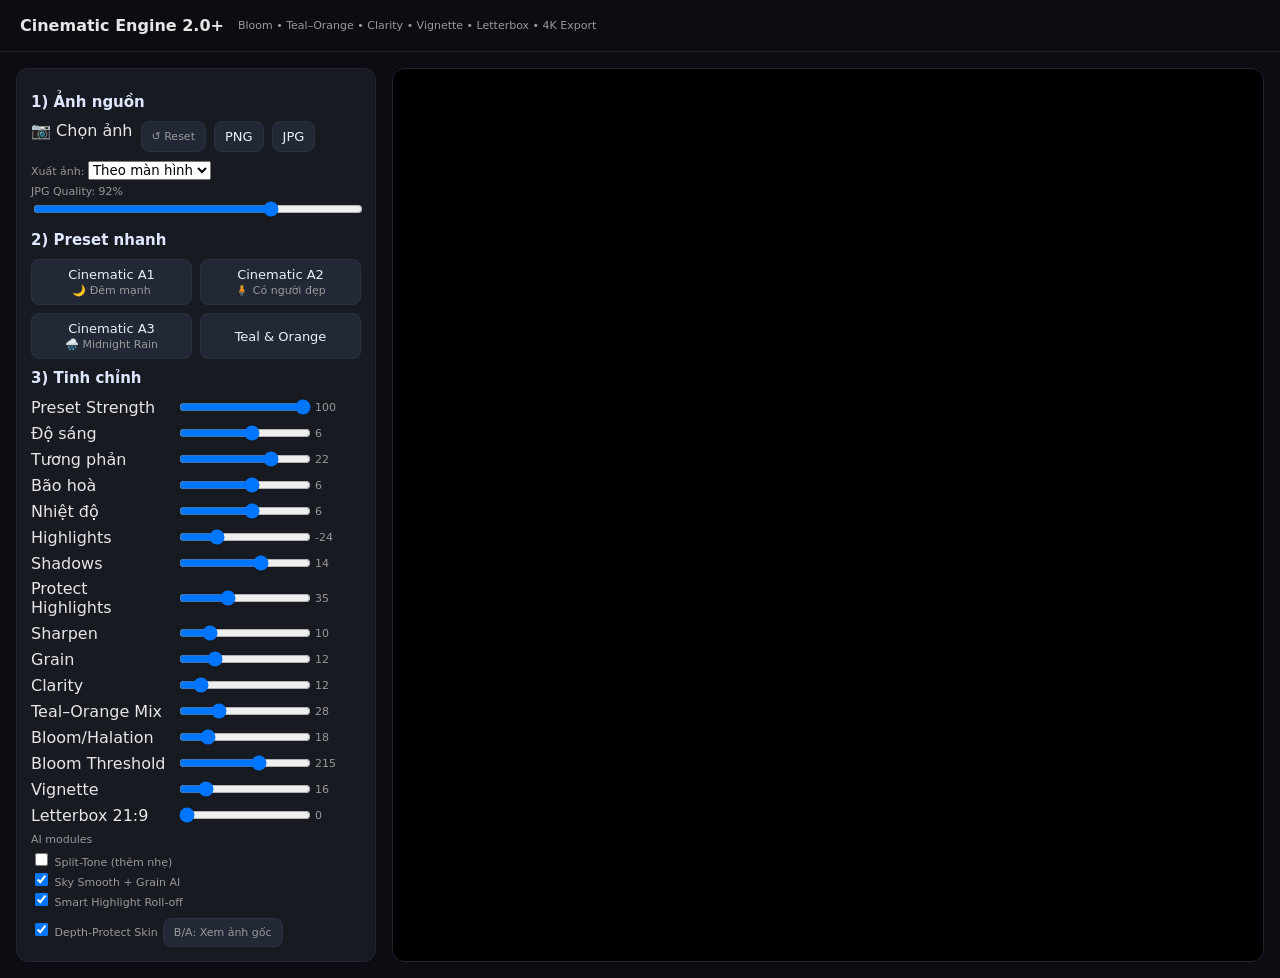
==== index.html @ 2cb71a48 "Fix sharpening pipeline mutation" ====
<!doctype html>
<html lang="vi">
<head>
<meta charset="utf-8">
<meta name="viewport" content="width=device-width,initial-scale=1">
<title>Cinematic Engine 2.0+</title>
<style>
  :root{
    --bg:#0d0f14;--panel:#171a21;--text:#e6e6e6;--muted:#999;
    --accent:#5edcff;--btn:#232837;--btn2:#1f2533;
  }
  *{box-sizing:border-box;font-family:system-ui,-apple-system,Segoe UI,Roboto}
  body{margin:0;background:#0b0d12;color:var(--text);}
  header{padding:16px 20px;border-bottom:1px solid #222;display:flex;align-items:center;gap:14px}
  .wrap{display:grid;grid-template-columns:360px 1fr;gap:16px;padding:16px;}
  .panel{background:var(--panel);border:1px solid #232632;border-radius:12px;padding:14px}
  .panel h3{margin:10px 0;font-size:15px;color:#dfe7ff}
  .small{font-size:11px;color:var(--muted)}
  button{background:var(--btn);border:1px solid #2b3142;color:#e9f1ff;padding:7px 10px;border-radius:8px;font-size:13px;cursor:pointer}
  button:hover{background:var(--btn2)}
  input[type=file]{display:none}
  input[type=range]{width:100%}
  .btns{display:flex;flex-wrap:wrap;gap:8px;margin-bottom:8px}
  .grid2{display:grid;grid-template-columns:1fr 1fr;gap:8px}
  .control{display:grid;grid-template-columns:140px 1fr 46px;gap:6px;align-items:center;margin:6px 0}
  #canvasWrap{display:flex;align-items:center;justify-content:center;background:#000;border-radius:12px;overflow:hidden}
  canvas{max-width:100%;max-height:80vh}
</style>
</head>
<body>
<header>
  <strong>Cinematic Engine 2.0+</strong>
  <span class="small">Bloom • Teal–Orange • Clarity • Vignette • Letterbox • 4K Export</span>
</header>

<div class="wrap">
  <div class="panel">
    <h3>1) Ảnh nguồn</h3>
    <div class="btns">
      <label class="btn">📷 Chọn ảnh<input id="file" type="file" accept="image/*"></label>
      <button id="reset" class="small">↺ Reset</button>
      <button id="downloadPng">PNG</button>
      <button id="downloadJpg">JPG</button>
    </div>
    <label class="small">Xuất ảnh:
      <select id="exportSize">
        <option value="display">Theo màn hình</option>
        <option value="original">Kích thước gốc</option>
      </select>
    </label><br>
    <label class="small">JPG Quality: <span id="jpgQVal">92%</span></label>
    <input id="jpgQuality" type="range" min="70" max="100" value="92">
    <div id="origSizeInfo" class="small" style="margin-top:6px"></div>

    <h3>2) Preset nhanh</h3>
    <div class="grid2">
      <button class="preset" data-preset="cinA1">Cinematic A1<br><span class="small">🌙 Đêm mạnh</span></button>
      <button class="preset" data-preset="cinA2">Cinematic A2<br><span class="small">🧍 Có người đẹp</span></button>
      <button class="preset" data-preset="cinA3">Cinematic A3<br><span class="small">🌧️ Midnight Rain</span></button>
      <button class="preset" data-preset="teal">Teal & Orange</button>
    </div>

    <h3>3) Tinh chỉnh</h3>
    <div id="controls"></div>

    <div class="small" style="margin:8px 0 4px">AI modules</div>
    <label class="small"><input type="checkbox" id="splitTone"> Split-Tone (thêm nhẹ)</label><br>
    <label class="small"><input type="checkbox" id="skySmooth" checked> Sky Smooth + Grain AI</label><br>
    <label class="small"><input type="checkbox" id="smartHL" checked> Smart Highlight Roll-off</label><br>
    <label class="small"><input type="checkbox" id="depthSkin" checked> Depth-Protect Skin</label>
    <button id="beforeAfterBtn" class="small" style="margin-top:8px">B/A: Xem ảnh gốc</button>
  </div>

  <div class="panel" id="canvasWrap">
    <canvas id="c"></canvas>
  </div>
</div>

<script>
// ===== DOM
const c=document.getElementById('c'), ctx=c.getContext('2d',{willReadFrequently:true});
const file=document.getElementById('file');
const exportSizeEl=document.getElementById('exportSize');
const jpgQEl=document.getElementById('jpgQuality');
const jpgQVal=document.getElementById('jpgQVal');
const origSizeInfo=document.getElementById('origSizeInfo');
const splitToneEl=document.getElementById('splitTone');
const baBtn=document.getElementById('beforeAfterBtn');

let originalBitmap=null, imageDataOriginal=null, showingOriginal=false;

// ===== Params
const P={
  preset:100, brightness:6, contrast:22, saturation:6, temperature:6,
  highlights:-24, shadows:14, sharpen:10, grain:12, protectHL:35,
  // new cinematic controls
  bloomStrength:18, bloomThreshold:215,
  clarity:12, vignette:16, tealOrange:28, letterbox:0,
  // ai toggles
  skySmooth:true, smartHL:true, depthSkin:true
};

const sliders=[
  {key:'preset',label:'Preset Strength',min:0,max:100},
  {key:'brightness',label:'Độ sáng',min:-50,max:50},
  {key:'contrast',label:'Tương phản',min:-50,max:50},
  {key:'saturation',label:'Bão hoà',min:-50,max:50},
  {key:'temperature',label:'Nhiệt độ',min:-50,max:50},
  {key:'highlights',label:'Highlights',min:-50,max:50},
  {key:'shadows',label:'Shadows',min:-50,max:50},
  {key:'protectHL',label:'Protect Highlights',min:0,max:100},
  {key:'sharpen',label:'Sharpen',min:0,max:50},
  {key:'grain',label:'Grain',min:0,max:50},
  // new
  {key:'clarity',label:'Clarity',min:0,max:100},
  {key:'tealOrange',label:'Teal–Orange Mix',min:0,max:100},
  {key:'bloomStrength',label:'Bloom/Halation',min:0,max:100},
  {key:'bloomThreshold',label:'Bloom Threshold',min:150,max:255},
  {key:'vignette',label:'Vignette',min:0,max:100},
  {key:'letterbox',label:'Letterbox 21:9',min:0,max:100}
];

function makeControls(){
  const el=document.getElementById('controls'); el.innerHTML='';
  sliders.forEach(s=>{
    const row=document.createElement('div'); row.className='control';
    row.innerHTML=`<label>${s.label}</label>
      <input id="sl-${s.key}" type="range" min="${s.min}" max="${s.max}" value="${P[s.key]}">
      <div class="small" id="val-${s.key}">${P[s.key]}</div>`;
    el.appendChild(row);
    row.querySelector('input').addEventListener('input',e=>{
      P[s.key]=+e.target.value;
      row.querySelector('#val-'+s.key).textContent=e.target.value;
      draw();
    });
  });
}
makeControls();

// ===== Load & Fit
function fitCanvas(w,h){
  const maxW=document.getElementById('canvasWrap').clientWidth-16;
  const maxH=window.innerHeight*0.78;
  const r=Math.min(maxW/w,maxH/h,1);
  c.width=Math.round(w*r); c.height=Math.round(h*r);
  origSizeInfo.textContent=`Gốc: ${w}×${h} | Hiển thị: ${c.width}×${c.height}`;
}

file.onchange=async e=>{ await load(e.target.files?.[0]); };
async function load(f){
  if(!f) return;
  originalBitmap = await createImageBitmap(f); // no fetch
  fitCanvas(originalBitmap.width, originalBitmap.height);
  ctx.drawImage(originalBitmap,0,0,c.width,c.height);
  imageDataOriginal = ctx.getImageData(0,0,c.width,c.height);
  showingOriginal=false; baBtn.textContent='B/A: Xem ảnh gốc';
  draw();
}

// ===== Utils
const clamp=v=>v<0?0:(v>255?255:v);
const luma=(r,g,b)=>0.2126*r+0.7152*g+0.0722*b;
function rgb2hsl(r,g,b){
  r/=255;g/=255;b/=255;
  const max=Math.max(r,g,b),min=Math.min(r,g,b);
  let h=0,s=0,l=(max+min)/2;
  if(max!==min){
    const d=max-min;
    s=l>0.5?d/(2-max-min):d/(max+min);
    switch(max){case r:h=(g-b)/d+(g<b?6:0);break;
                case g:h=(b-r)/d+2;break;
                case b:h=(r-g)/d+4;}
    h/=6;
  }
  return[h,s,l];
}
function hsl2rgb(h,s,l){
  let r,g,b;
  if(s===0) r=g=b=l;
  else{
    const q=l<.5?l*(1+s):l+s-l*s,p=2*l-q;
    const f=t=>{ if(t<0)t+=1;if(t>1)t-=1;
      if(t<1/6)return p+(q-p)*6*t;
      if(t<1/2)return q;
      if(t<2/3)return p+(q-p)*(2/3-t)*6;
      return p; };
    r=f(h+1/3); g=f(h); b=f(h-1/3);
  }
  return[r*255,g*255,b*255];
}
const getHue=(r,g,b)=>rgb2hsl(r,g,b)[0]*360;
const isSky=(r,g,b)=>{const Y=luma(r,g,b),h=getHue(r,g,b);return (h>170&&h<255&&Y>70);} ;

// ===== Effects
function clarityLuma(data,w,h,amt){
  if(amt<=0) return;
  const src=new Uint8ClampedArray(data);
  const k=[0,-1,0,-1,5,-1,0,-1,0];
  const a=amt/120;
  for(let y=1;y<h-1;y++){
    for(let x=1;x<w-1;x++){
      let hp=0,ki=0;
      for(let j=-1;j<=1;j++){
        for(let i=-1;i<=1;i++){
          const p=((y+j)*w+(x+i))*4;
          const Y=luma(src[p],src[p+1],src[p+2]);
          hp += Y*k[ki++];
        }
      }
      const p=(y*w+x)*4, boost=a*hp;
      data[p]=clamp(data[p]+boost);
      data[p+1]=clamp(data[p+1]+boost);
      data[p+2]=clamp(data[p+2]+boost);
    }
  }
}

function tealOrangeRemap(data,mix){
  if(mix<=0) return;
  const m=mix/100;
  for(let i=0;i<data.length;i+=4){
    const r=data[i], g=data[i+1], b=data[i+2];
    const Y=luma(r,g,b);
    const t=Math.max(0,(170-Y)/170), h=Math.max(0,(Y-160)/95);
    const rr=r + (-8*t + 16*h);
    const gg=g + (12*t + 6*h);
    const bb=b + (18*t - 10*h);
    data[i]=clamp(r*(1-m)+rr*m);
    data[i+1]=clamp(g*(1-m)+gg*m);
    data[i+2]=clamp(b*(1-m)+bb*m);
  }
}

function skySmoothAdaptive(data,w,h){
  const src=new Uint8ClampedArray(data);
  const rad=1;
  for(let y=1;y<h-1;y++){
    for(let x=1;x<w-1;x++){
      const p=(y*w+x)*4;
      const r=src[p],g=src[p+1],b=src[p+2];
      if(!isSky(r,g,b)) continue;
      let muR=0,muG=0,muB=0,cnt=0;
      for(let j=-rad;j<=rad;j++) for(let i=-rad;i<=rad;i++){
        const q=((y+j)*w+(x+i))*4;
        muR+=src[q]; muG+=src[q+1]; muB+=src[q+2]; cnt++;
      }
      muR/=cnt; muG/=cnt; muB/=cnt;
      let varSum=0;
      for(let j=-rad;j<=rad;j++) for(let i=-rad;i<=rad;i++){
        const q=((y+j)*w+(x+i))*4;
        varSum+=Math.abs(src[q]-muR)+Math.abs(src[q+1]-muG)+Math.abs(src[q+2]-muB);
      }
      const flat=Math.max(0,1-varSum/(cnt*60));
      const a=0.35*flat;
      data[p]=clamp(src[p]*(1-a)+muR*a);
      data[p+1]=clamp(src[p+1]*(1-a)+muG*a);
      data[p+2]=clamp(src[p+2]*(1-a)+muB*a);
    }
  }
}

function grain(data,a){
  if(a<=0) return;
  for(let i=0;i<data.length;i+=4){
    const r=data[i],g=data[i+1],b=data[i+2];
    const base=(Math.random()*2-1)*30*a;
    const n = base*(isSky(r,g,b)?1.6:1.0);
    data[i]=clamp(r+n); data[i+1]=clamp(g+n); data[i+2]=clamp(b+n);
  }
}

function sharpen(data,w,h,amt){
  if(amt<=0) return;
  const src=new Uint8ClampedArray(data);
  const k=[0,-1,0,-1,5,-1,0,-1,0];
  for(let y=1;y<h-1;y++){
    for(let x=1;x<w-1;x++){
      const idx=(y*w+x)*4;
      for(let c=0;c<3;c++){
        let sum=0,ki=0;
        for(let j=-1;j<=1;j++) for(let i=-1;i<=1;i++){
          const p=((y+j)*w+(x+i))*4+c;
          sum+=src[p]*k[ki++];
        }
        data[idx+c]=clamp(src[idx+c]*(1-amt)+sum*amt);
      }
    }
  }
}

function bloomAdd(data,w,h,strength,threshold){
  if(strength<=0) return;
  const s=strength/100;
  const dw=Math.max(1,(w/4)|0), dh=Math.max(1,(h/4)|0);
  const small=new Float32Array(dw*dh*3);
  // downsample + bright pass
  for(let y=0;y<dh;y++){
    for(let x=0;x<dw;x++){
      let rSum=0,gSum=0,bSum=0,cnt=0;
      for(let j=0;j<4;j++) for(let i=0;i<4;i++){
        const sx=Math.min(w-1,x*4+i), sy=Math.min(h-1,y*4+j);
        const p=(sy*w+sx)*4;
        const r=data[p], g=data[p+1], b=data[p+2];
        const Y=luma(r,g,b);
        if(Y>=threshold){ rSum+=r; gSum+=g; bSum+=b; cnt++; }
      }
      const o=(y*dw+x)*3;
      if(cnt>0){ small[o]=rSum/cnt; small[o+1]=gSum/cnt; small[o+2]=bSum/cnt; }
    }
  }
  // simple box-blur 2 passes
  const blur=(buf)=>{
    const tmp=new Float32Array(buf.length);
    // horiz
    for(let y=0;y<dh;y++){
      for(let x=0;x<dw;x++){
        let r=0,g=0,b=0,c=0;
        for(let k=-1;k<=1;k++){
          const xx=Math.min(dw-1,Math.max(0,x+k));
          const o=(y*dw+xx)*3; r+=buf[o]; g+=buf[o+1]; b+=buf[o+2]; c++;
        }
        const t=(y*dw+x)*3; tmp[t]=r/c; tmp[t+1]=g/c; tmp[t+2]=b/c;
      }
    }
    // vert
    for(let y=0;y<dh;y++){
      for(let x=0;x<dw;x++){
        let r=0,g=0,b=0,c=0;
        for(let k=-1;k<=1;k++){
          const yy=Math.min(dh-1,Math.max(0,y+k));
          const o=(yy*dw+x)*3; r+=tmp[o]; g+=tmp[o+1]; b+=tmp[o+2]; c++;
        }
        const t=(y*dw+x)*3; buf[t]=r/c; buf[t+1]=g/c; buf[t+2]=b/c;
      }
    }
  };
  blur(small); blur(small);
  // upsample + add
  for(let y=0;y<h;y++){
    for(let x=0;x<w;x++){
      const sx=Math.min(dw-1,Math.max(0,Math.round(x/4)));
      const sy=Math.min(dh-1,Math.max(0,Math.round(y/4)));
      const so=(sy*dw+sx)*3;
      const p=(y*w+x)*4;
      data[p]=clamp(data[p] + small[so]*s);
      data[p+1]=clamp(data[p+1] + small[so+1]*s);
      data[p+2]=clamp(data[p+2] + small[so+2]*s);
    }
  }
}

function vignetteAdaptive(data,w,h,amt,letterbox){
  const a=amt/100;
  if(a>0){
    const cx=w/2, cy=h/2;
    const maxD=Math.sqrt(cx*cx+cy*cy);
    for(let y=0;y<h;y++){
      for(let x=0;x<w;x++){
        const p=(y*w+x)*4;
        const d=Math.sqrt((x-cx)*(x-cx)+(y-cy)*(y-cy))/maxD;
        const v=1 - a*(d*d);
        data[p]*=v; data[p+1]*=v; data[p+2]*=v;
      }
    }
  }
  if(letterbox>0){
    const k=0.5 + (letterbox/100)*0.4;
    const targetH=Math.round(w/2.333); // 21:9
    const bar=Math.max(0, Math.round((h-targetH)*k/2));
    if(bar>0){
      for(let y=0;y<bar;y++){
        for(let x=0;x<w;x++){
          const p=(y*w+x)*4, q=((h-1-y)*w+x)*4;
          data[p]=data[p+1]=data[p+2]=0;
          data[q]=data[q+1]=data[q+2]=0;
        }
      }
    }
  }
}

// ===== Core process + blend
function process(out,src,w,h){
  const bAdd=P.brightness*1.0;
  const contrast=1+(P.contrast/100)*0.9;
  const satBase=1+(P.saturation/100);
  const tempR=1+(P.temperature/100)*.25;
  const tempB=1-(P.temperature/100)*.18;

  for(let i=0;i<src.length;i+=4){
    let r=src[i], g=src[i+1], b=src[i+2];
    r*=tempR; b*=tempB;
    r=(r-128)*contrast+128+bAdd;
    g=(g-128)*contrast+128+bAdd;
    b=(b-128)*contrast+128+bAdd;

    const Y=luma(r,g,b);
    if(Y>165){const k=(Y-165)/90; const adj=-(P.highlights/100)*85*k; r-=adj; g-=adj; b-=adj;}
    if(Y<90){ const k=1-(Y/90);   const adj=(P.shadows/100)*75*k;  r+=adj; g+=adj; b+=adj;}

    let [h,s,l]=rgb2hsl(r,g,b); s*=satBase;
    if(splitToneEl.checked){
      const t=Math.max(0,(170-Y)/170);
      r+=-10*t; g+=12*t; b+=20*t;
      const hlt=Math.max(0,(Y-160)/95);
      r+=18*hlt; g+=6*hlt; b+=-10*hlt;
    }else{
      [r,g,b]=hsl2rgb(h,s,l);
    }

    // Smart Highlight Roll-off
    if(P.smartHL){
      let Y2=luma(r,g,b);
      const tHL=Math.max(0,(Y2-200)/55);
      const protect=(P.protectHL/100)*tHL;
      if(protect>0){
        const target=Y2*(1.0-0.65*protect);
        const sL=(Y2>0?target/Y2:1.0);
        r*=sL; g*=sL; b*=sL;
        const gray=target, desat=0.25*protect;
        r=gray+(r-gray)*(1-desat);
        g=gray+(g-gray)*(1-desat);
        b=gray+(b-gray)*(1-desat);
      }
    }

    out[i]=clamp(r); out[i+1]=clamp(g); out[i+2]=clamp(b); out[i+3]=255;
  }

  if(P.sharpen>0) sharpen(out,w,h,P.sharpen/100);
  if(P.skySmooth) skySmoothAdaptive(out,w,h);
  if(P.grain>0)   grain(out,P.grain/100);
}

function blend(out,src,w,h,amt){
  if(amt>=1) return;
  for(let i=0;i<src.length;i+=4){
    const r0=src[i], g0=src[i+1], b0=src[i+2];
    const r1=out[i], g1=out[i+1], b1=out[i+2];
    const [h,s,l]=rgb2hsl(r0,g0,b0);
    const hue=h*360;
    const Ysrc=luma(r0,g0,b0), Yout=luma(r1,g1,b1);

    let protectSkin=0;
    if(hue>15&&hue<45&&Ysrc>60&&Ysrc<230){
      protectSkin=0.4;
      if(P.depthSkin){
        const darken=Math.max(0,(Ysrc-Yout)/60);
        protectSkin=Math.min(0.65, protectSkin+0.35*darken);
      }
    }

    const protectHL=(P.protectHL/100) * Math.max(0,(Yout-230)/25);
    const a = amt * (1-protectSkin);
    const mixHL = Math.min(1, protectHL);
    const aFinal = a*(1-mixHL) + (1-a)*mixHL;

    out[i]  = clamp(r0*(1-aFinal) + r1*aFinal);
    out[i+1]= clamp(g0*(1-aFinal) + g1*aFinal);
    out[i+2]= clamp(b0*(1-aFinal) + b1*aFinal);
  }
}

// ===== Draw pipeline
function draw(){
  if(!imageDataOriginal) return;
  if(showingOriginal){ ctx.putImageData(imageDataOriginal,0,0); return; }
  const w=c.width, h=c.height;
  const out=ctx.createImageData(imageDataOriginal);
  process(out.data,imageDataOriginal.data,w,h);
  blend(out.data,imageDataOriginal.data,w,h,P.preset/100);
  // Cinematic extras
  if(P.clarity>0)      clarityLuma(out.data,w,h,P.clarity);
  if(P.tealOrange>0)   tealOrangeRemap(out.data,P.tealOrange);
  if(P.bloomStrength>0) bloomAdd(out.data,w,h,P.bloomStrength,P.bloomThreshold);
  if(P.vignette>0 || P.letterbox>0) vignetteAdaptive(out.data,w,h,P.vignette,P.letterbox);
  ctx.putImageData(out,0,0);
}

// ===== Presets
const presets={
  cinA1(){ applyPreset({
    preset:100, brightness:4, contrast:26, saturation:5, temperature:6,
    highlights:-28, shadows:20, sharpen:10, grain:14,
    clarity:10, tealOrange:28, bloomStrength:14, bloomThreshold:215, vignette:18, letterbox:0
  }); },
  cinA2(){ applyPreset({
    preset:100, brightness:8, contrast:18, saturation:8, temperature:10,
    highlights:-20, shadows:12, sharpen:8, grain:12,
    clarity:8, tealOrange:22, bloomStrength:10, bloomThreshold:220, vignette:12, letterbox:0
  }); },
  cinA3(){ applyPreset({
    preset:100, brightness:-2, contrast:24, saturation:6, temperature:-2,
    highlights:-30, shadows:24, sharpen:12, grain:16,
    clarity:14, tealOrange:38, bloomStrength:20, bloomThreshold:200, vignette:20, letterbox:22
  }); },
  teal(){ applyPreset({
    preset:100, brightness:6, contrast:22, saturation:10, temperature:6,
    highlights:-28, shadows:16, sharpen:14, grain:14,
    clarity:8, tealOrange:26, bloomStrength:8, bloomThreshold:220, vignette:10, letterbox:0
  }); }
};

function applyPreset(o){
  Object.assign(P,o);
  splitToneEl.checked=false;
  sliders.forEach(s=>{
    const el=document.getElementById('sl-'+s.key);
    const v=document.getElementById('val-'+s.key);
    if(el){ el.value=P[s.key]; if(v) v.textContent=P[s.key]; }
  });
  draw();
}
document.querySelectorAll('.preset').forEach(btn=>{
  btn.addEventListener('click',()=>{ const fn=presets[btn.dataset.preset]; if(typeof fn==='function') fn(); });
});

// ===== Reset & BA
document.getElementById('reset').onclick=()=>{
  Object.assign(P, {preset:100, brightness:0, contrast:0, saturation:0, temperature:0,
    highlights:0, shadows:0, sharpen:0, grain:0, protectHL:35,
    bloomStrength:0, bloomThreshold:215, clarity:0, vignette:0, tealOrange:0, letterbox:0,
    skySmooth:true, smartHL:true, depthSkin:true
  });
  splitToneEl.checked=false;
  document.getElementById('skySmooth').checked=P.skySmooth;
  document.getElementById('smartHL').checked=P.smartHL;
  document.getElementById('depthSkin').checked=P.depthSkin;
  makeControls(); draw();
};

baBtn.onclick=()=>{
  showingOriginal=!showingOriginal;
  if(showingOriginal){ ctx.putImageData(imageDataOriginal,0,0); baBtn.textContent='B/A: Đang xem ẢNH GỐC (nhấn để trở lại)'; }
  else { baBtn.textContent='B/A: Xem ảnh gốc'; draw(); }
};
c.addEventListener('mousedown',()=>{showingOriginal=true;ctx.putImageData(imageDataOriginal,0,0)});
c.addEventListener('mouseup',()=>{showingOriginal=false;draw()});

// ===== AI toggles
document.getElementById('skySmooth').onchange=e=>{P.skySmooth=e.target.checked;draw();}
document.getElementById('smartHL').onchange=e=>{P.smartHL=e.target.checked;draw();}
document.getElementById('depthSkin').onchange=e=>{P.depthSkin=e.target.checked;draw();}

// ===== Download
function download(fmt){
  if(!c.width) return alert('Chưa có ảnh');
  const q=Number(jpgQEl.value)/100;
  const name=`edited.${fmt==='jpeg'?'jpg':'png'}`;
  if(exportSizeEl.value==='original' && originalBitmap){
    const oc=document.createElement('canvas');
    oc.width=originalBitmap.width; oc.height=originalBitmap.height;
    const octx=oc.getContext('2d',{willReadFrequently:true});
    octx.drawImage(originalBitmap,0,0,oc.width,oc.height);
    const src=octx.getImageData(0,0,oc.width,oc.height);
    const out=octx.createImageData(src);
    process(out.data,src.data,oc.width,oc.height);
    blend(out.data,src.data,oc.width,oc.height,P.preset/100);
    if(P.clarity>0)      clarityLuma(out.data,oc.width,oc.height,P.clarity);
    if(P.tealOrange>0)   tealOrangeRemap(out.data,P.tealOrange);
    if(P.bloomStrength>0) bloomAdd(out.data,oc.width,oc.height,P.bloomStrength,P.bloomThreshold);
    if(P.vignette>0 || P.letterbox>0) vignetteAdaptive(out.data,oc.width,oc.height,P.vignette,P.letterbox);
    octx.putImageData(out,0,0);
    const a=document.createElement('a'); a.download=name; a.href=oc.toDataURL('image/'+fmt,q); a.click();
  }else{
    const a=document.createElement('a'); a.download=name; a.href=c.toDataURL('image/'+fmt,q); a.click();
  }
}
document.getElementById('downloadPng').onclick=()=>download('png');
document.getElementById('downloadJpg').onclick=()=>download('jpeg');
jpgQEl.oninput=()=>jpgQVal.textContent=jpgQEl.value+'%';
window.onresize=()=>{
  if(!originalBitmap) return;
  fitCanvas(originalBitmap.width, originalBitmap.height);
  ctx.drawImage(originalBitmap,0,0,c.width,c.height);
  imageDataOriginal=ctx.getImageData(0,0,c.width,c.height);
  draw();
};
</script>
</body>
</html>
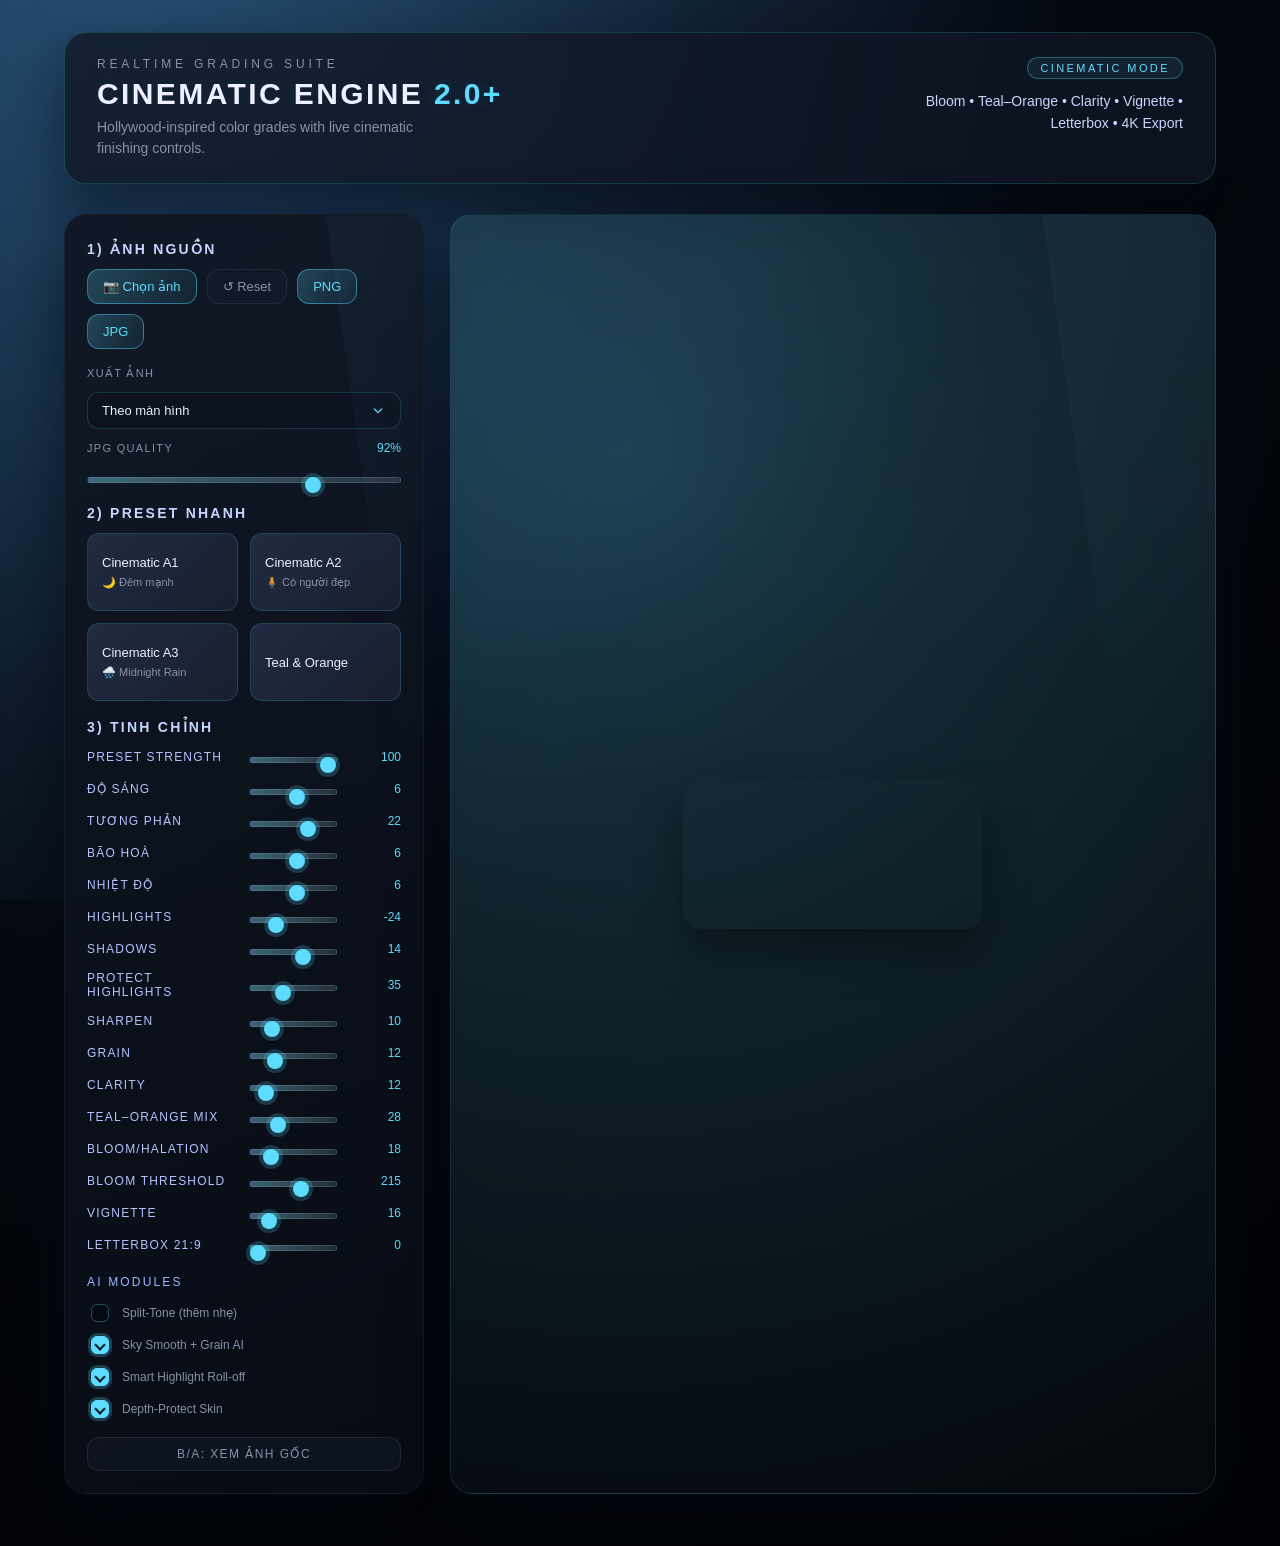
==== commit 6e2e7b6c: "Refine cinematic editor UI and stabilize processing" ====
--- a/index.html
+++ b/index.html
@@ -6,51 +6,110 @@
 <title>Cinematic Engine 2.0+</title>
 <style>
   :root{
-    --bg:#0d0f14;--panel:#171a21;--text:#e6e6e6;--muted:#999;
-    --accent:#5edcff;--btn:#232837;--btn2:#1f2533;
-  }
-  *{box-sizing:border-box;font-family:system-ui,-apple-system,Segoe UI,Roboto}
-  body{margin:0;background:#0b0d12;color:var(--text);}
-  header{padding:16px 20px;border-bottom:1px solid #222;display:flex;align-items:center;gap:14px}
-  .wrap{display:grid;grid-template-columns:360px 1fr;gap:16px;padding:16px;}
-  .panel{background:var(--panel);border:1px solid #232632;border-radius:12px;padding:14px}
-  .panel h3{margin:10px 0;font-size:15px;color:#dfe7ff}
-  .small{font-size:11px;color:var(--muted)}
-  button{background:var(--btn);border:1px solid #2b3142;color:#e9f1ff;padding:7px 10px;border-radius:8px;font-size:13px;cursor:pointer}
-  button:hover{background:var(--btn2)}
+    --bg:#05070b;
+    --bg-alt:#0b111b;
+    --panel:#101724;
+    --panel-border:rgba(94,220,255,.18);
+    --text:#edf1ff;
+    --muted:#8891a8;
+    --accent:#5edcff;
+    --accent-soft:rgba(94,220,255,.16);
+    --shadow:0 24px 60px rgba(4,9,18,.55);
+  }
+  *{box-sizing:border-box;font-family:"Inter","Segoe UI",Roboto,"Helvetica Neue",Arial,sans-serif}
+  body{margin:0;min-height:100vh;background:radial-gradient(circle at 10% 0%,#17294d 0%,#05080f 50%,#020306 100%);color:var(--text);display:flex;flex-direction:column;align-items:center;position:relative;overflow-x:hidden}
+  body::before{content:"";position:fixed;inset:0;background-image:linear-gradient(115deg,rgba(94,220,255,.12) 0%,rgba(94,220,255,0) 42%),radial-gradient(circle at 20% -10%,rgba(94,220,255,.18),transparent 60%);opacity:.85;pointer-events:none;z-index:0}
+  main{width:100%;max-width:1240px;padding:32px clamp(16px,4vw,44px) 52px;position:relative;z-index:1}
+  header{display:flex;align-items:flex-start;justify-content:space-between;gap:24px;padding:24px clamp(18px,3vw,32px);margin-bottom:30px;background:rgba(16,23,36,.78);border:1px solid var(--panel-border);border-radius:22px;box-shadow:var(--shadow);backdrop-filter:blur(18px)}
+  header .title-block{display:flex;flex-direction:column;gap:6px}
+  header .eyebrow{font-size:12px;letter-spacing:.32em;text-transform:uppercase;color:var(--muted)}
+  header strong{font-size:30px;font-weight:700;letter-spacing:.08em;text-transform:uppercase;display:block}
+  header strong span{color:var(--accent);text-shadow:0 0 18px var(--accent-soft)}
+  header .subtitle{font-size:14px;color:var(--muted);max-width:360px;line-height:1.5}
+  header .meta{display:flex;flex-direction:column;gap:12px;align-items:flex-end;text-align:right}
+  header .pill{align-self:flex-end;padding:4px 12px;border-radius:999px;border:1px solid rgba(94,220,255,.32);color:var(--accent);font-size:11px;letter-spacing:.22em;text-transform:uppercase;background:rgba(94,220,255,.08)}
+  header .tagline{font-size:14px;color:#c7d6ff;max-width:280px;line-height:1.55}
+  .wrap{display:grid;grid-template-columns:minmax(320px,360px) 1fr;gap:26px}
+  .panel{position:relative;background:linear-gradient(155deg,rgba(16,23,36,.94),rgba(8,13,22,.9));border-radius:22px;border:1px solid rgba(255,255,255,.04);box-shadow:var(--shadow);padding:22px;overflow:hidden}
+  .panel::before{content:"";position:absolute;inset:-52% -40% auto auto;width:58%;height:140%;background:radial-gradient(circle at top,rgba(94,220,255,.28),transparent 68%);opacity:.32;transform:rotate(-8deg);pointer-events:none}
+  .panel h3{margin:18px 0 12px;font-size:14px;letter-spacing:.16em;text-transform:uppercase;color:#c7d6ff}
+  .panel h3:first-of-type{margin-top:4px}
+  .small{font-size:12px;color:var(--muted)}
+  .section-heading{margin:20px 0 10px;font-size:12px;letter-spacing:.18em;text-transform:uppercase;color:#9fb5ff}
+  .btns{display:flex;flex-wrap:wrap;gap:10px;margin-bottom:18px}
+  button,.btn{border:none;outline:none;display:inline-flex;align-items:center;justify-content:center;gap:6px;padding:9px 15px;border-radius:12px;font-size:13px;font-weight:500;background:linear-gradient(135deg,rgba(35,46,70,.9),rgba(27,34,52,.82));border:1px solid rgba(94,220,255,.16);color:var(--text);cursor:pointer;transition:transform .18s ease,box-shadow .18s ease,background .18s ease;position:relative;z-index:1}
+  button::after,.btn::after{content:"";position:absolute;inset:0;border-radius:inherit;background:linear-gradient(135deg,rgba(94,220,255,.14),rgba(94,220,255,0));opacity:0;transition:opacity .18s ease;z-index:-1}
+  button:hover,.btn:hover{transform:translateY(-1px);box-shadow:0 12px 28px rgba(0,0,0,.35)}
+  button:hover::after,.btn:hover::after{opacity:1}
+  button:focus-visible,.btn:focus-visible{outline:2px solid var(--accent);outline-offset:2px}
+  button.ghost{background:rgba(20,27,43,.55);border:1px solid rgba(255,255,255,.08);color:var(--muted)}
+  button.accent,.btn.accent{background:linear-gradient(120deg,rgba(94,220,255,.24),rgba(94,220,255,.06));border:1px solid rgba(94,220,255,.42);color:var(--accent)}
+  label.btn{cursor:pointer}
   input[type=file]{display:none}
-  input[type=range]{width:100%}
-  .btns{display:flex;flex-wrap:wrap;gap:8px;margin-bottom:8px}
-  .grid2{display:grid;grid-template-columns:1fr 1fr;gap:8px}
-  .control{display:grid;grid-template-columns:140px 1fr 46px;gap:6px;align-items:center;margin:6px 0}
-  #canvasWrap{display:flex;align-items:center;justify-content:center;background:#000;border-radius:12px;overflow:hidden}
-  canvas{max-width:100%;max-height:80vh}
+  .field-label{display:flex;flex-direction:column;gap:6px;font-size:11px;letter-spacing:.12em;text-transform:uppercase;color:var(--muted);margin-bottom:12px}
+  .field-label.split{flex-direction:row;align-items:center;justify-content:space-between}
+  .field-label span{font-size:12px;letter-spacing:0;text-transform:none;color:var(--accent)}
+  select,input[type=range]{width:100%;background:rgba(12,18,30,.68);border:1px solid rgba(94,220,255,.18);border-radius:12px;color:var(--text);padding:10px 14px;font-size:13px;margin-top:6px;appearance:none}
+  select{background-image:url('data:image/svg+xml;utf8,<svg xmlns="http://www.w3.org/2000/svg" width="20" height="20" fill="%235edcff" viewBox="0 0 20 20"><path d="M5.5 7.5 10 12l4.5-4.5" stroke="%235edcff" stroke-width="1.6" stroke-linecap="round" stroke-linejoin="round" fill="none"/></svg>');background-repeat:no-repeat;background-position:right 14px center;background-size:16px;padding-right:38px}
+  select:focus-visible,input[type=range]:focus-visible{outline:2px solid rgba(94,220,255,.42);outline-offset:2px}
+  input[type=range]{height:6px;padding:0;background:linear-gradient(90deg,rgba(94,220,255,.3),rgba(94,220,255,0));margin:10px 0 4px}
+  input[type=range]::-webkit-slider-thumb{appearance:none;height:16px;width:16px;border-radius:50%;background:var(--accent);box-shadow:0 0 0 4px rgba(94,220,255,.2);border:none}
+  input[type=range]::-moz-range-thumb{height:16px;width:16px;border-radius:50%;background:var(--accent);box-shadow:0 0 0 4px rgba(94,220,255,.2);border:none}
+  input[type=range]::-webkit-slider-runnable-track{height:6px;border-radius:999px;background:rgba(255,255,255,.12)}
+  input[type=range]::-moz-range-track{height:6px;border-radius:999px;background:rgba(255,255,255,.12)}
+  .grid2{display:grid;grid-template-columns:repeat(2,minmax(0,1fr));gap:12px}
+  button.preset{flex-direction:column;align-items:flex-start;justify-content:center;text-align:left;min-height:78px;padding:14px}
+  button.preset span{font-size:11px;color:var(--muted)}
+  .control{display:grid;grid-template-columns:150px 1fr 52px;gap:12px;align-items:center;margin:12px 0}
+  .control label{font-size:12px;letter-spacing:.1em;text-transform:uppercase;color:#b4c3ff}
+  .control .small{justify-self:end;font-variant-numeric:tabular-nums;color:var(--accent)}
+  #origSizeInfo{margin-top:10px;color:var(--muted)}
+  #canvasWrap{display:flex;align-items:center;justify-content:center;background:radial-gradient(circle at 25% 20%,rgba(94,220,255,.22),rgba(5,8,13,.94));border-radius:22px;border:1px solid rgba(94,220,255,.14);box-shadow:var(--shadow);overflow:hidden;min-height:420px;position:relative}
+  #canvasWrap::after{content:"";position:absolute;inset:0;background:linear-gradient(180deg,rgba(10,14,24,.45),transparent 35%,rgba(0,0,0,.35));mix-blend-mode:screen;opacity:.55;pointer-events:none}
+  #canvasWrap canvas{position:relative;max-width:100%;max-height:82vh;border-radius:18px;box-shadow:0 22px 45px rgba(0,0,0,.38)}
+  .ai-toggle-group{display:grid;gap:8px;margin-top:12px}
+  .ai-toggle-group label{display:flex;gap:10px;align-items:center;font-size:12px;color:var(--muted);cursor:pointer}
+  .ai-toggle-group input[type=checkbox]{appearance:none;width:18px;height:18px;border-radius:6px;border:1px solid rgba(94,220,255,.3);background:rgba(5,9,18,.8);position:relative;transition:all .18s ease}
+  .ai-toggle-group input[type=checkbox]:checked{background:var(--accent);border-color:var(--accent);box-shadow:0 0 0 3px rgba(94,220,255,.24)}
+  .ai-toggle-group input[type=checkbox]::after{content:"";position:absolute;inset:4px;border:2px solid #031726;border-top:none;border-left:none;transform:rotate(45deg);opacity:0}
+  .ai-toggle-group input[type=checkbox]:checked::after{opacity:1}
+  #beforeAfterBtn{width:100%;margin-top:16px;justify-content:center;font-size:12px;letter-spacing:.12em;text-transform:uppercase}
+  @media (max-width:1080px){.wrap{grid-template-columns:1fr}#canvasWrap{min-height:360px}}
+  @media (max-width:720px){header{flex-direction:column;align-items:flex-start;text-align:left}header .meta{align-items:flex-start;text-align:left}header .tagline{max-width:none}}
 </style>
 </head>
 <body>
+<main>
 <header>
-  <strong>Cinematic Engine 2.0+</strong>
-  <span class="small">Bloom • Teal–Orange • Clarity • Vignette • Letterbox • 4K Export</span>
+  <div class="title-block">
+    <div class="eyebrow">Realtime grading suite</div>
+    <strong>Cinematic Engine <span>2.0+</span></strong>
+    <div class="subtitle">Hollywood-inspired color grades with live cinematic finishing controls.</div>
+  </div>
+  <div class="meta">
+    <span class="pill">Cinematic Mode</span>
+    <div class="tagline">Bloom • Teal–Orange • Clarity • Vignette • Letterbox • 4K Export</div>
+  </div>
 </header>
 
 <div class="wrap">
   <div class="panel">
     <h3>1) Ảnh nguồn</h3>
     <div class="btns">
-      <label class="btn">📷 Chọn ảnh<input id="file" type="file" accept="image/*"></label>
-      <button id="reset" class="small">↺ Reset</button>
-      <button id="downloadPng">PNG</button>
-      <button id="downloadJpg">JPG</button>
+      <label class="btn accent">📷 Chọn ảnh<input id="file" type="file" accept="image/*"></label>
+      <button id="reset" class="ghost">↺ Reset</button>
+      <button id="downloadPng" class="accent">PNG</button>
+      <button id="downloadJpg" class="accent">JPG</button>
     </div>
-    <label class="small">Xuất ảnh:
+    <label class="field-label">Xuất ảnh
       <select id="exportSize">
         <option value="display">Theo màn hình</option>
         <option value="original">Kích thước gốc</option>
       </select>
-    </label><br>
-    <label class="small">JPG Quality: <span id="jpgQVal">92%</span></label>
+    </label>
+    <label class="field-label split">JPG Quality <span id="jpgQVal">92%</span></label>
     <input id="jpgQuality" type="range" min="70" max="100" value="92">
-    <div id="origSizeInfo" class="small" style="margin-top:6px"></div>
+    <div id="origSizeInfo" class="small"></div>
 
     <h3>2) Preset nhanh</h3>
     <div class="grid2">
@@ -63,18 +122,21 @@
     <h3>3) Tinh chỉnh</h3>
     <div id="controls"></div>
 
-    <div class="small" style="margin:8px 0 4px">AI modules</div>
-    <label class="small"><input type="checkbox" id="splitTone"> Split-Tone (thêm nhẹ)</label><br>
-    <label class="small"><input type="checkbox" id="skySmooth" checked> Sky Smooth + Grain AI</label><br>
-    <label class="small"><input type="checkbox" id="smartHL" checked> Smart Highlight Roll-off</label><br>
-    <label class="small"><input type="checkbox" id="depthSkin" checked> Depth-Protect Skin</label>
-    <button id="beforeAfterBtn" class="small" style="margin-top:8px">B/A: Xem ảnh gốc</button>
+    <div class="section-heading">AI Modules</div>
+    <div class="ai-toggle-group">
+      <label><input type="checkbox" id="splitTone"> Split-Tone (thêm nhẹ)</label>
+      <label><input type="checkbox" id="skySmooth" checked> Sky Smooth + Grain AI</label>
+      <label><input type="checkbox" id="smartHL" checked> Smart Highlight Roll-off</label>
+      <label><input type="checkbox" id="depthSkin" checked> Depth-Protect Skin</label>
+    </div>
+    <button id="beforeAfterBtn" class="ghost">B/A: Xem ảnh gốc</button>
   </div>
 
   <div class="panel" id="canvasWrap">
     <canvas id="c"></canvas>
   </div>
 </div>
+</main>
 
 <script>
 // ===== DOM
@@ -381,14 +443,18 @@
 
 // ===== Core process + blend
 function process(out,src,w,h){
+  const outBuf = out && out.data ? out.data : out;
+  const srcBuf = src && src.data ? src.data : src;
+  if(!outBuf || !srcBuf) return;
+
   const bAdd=P.brightness*1.0;
   const contrast=1+(P.contrast/100)*0.9;
   const satBase=1+(P.saturation/100);
   const tempR=1+(P.temperature/100)*.25;
   const tempB=1-(P.temperature/100)*.18;
 
-  for(let i=0;i<src.length;i+=4){
-    let r=src[i], g=src[i+1], b=src[i+2];
+  for(let i=0;i<srcBuf.length;i+=4){
+    let r=srcBuf[i], g=srcBuf[i+1], b=srcBuf[i+2];
     r*=tempR; b*=tempB;
     r=(r-128)*contrast+128+bAdd;
     g=(g-128)*contrast+128+bAdd;
@@ -424,12 +490,12 @@
       }
     }
 
-    out[i]=clamp(r); out[i+1]=clamp(g); out[i+2]=clamp(b); out[i+3]=255;
-  }
-
-  if(P.sharpen>0) sharpen(out,w,h,P.sharpen/100);
-  if(P.skySmooth) skySmoothAdaptive(out,w,h);
-  if(P.grain>0)   grain(out,P.grain/100);
+    outBuf[i]=clamp(r); outBuf[i+1]=clamp(g); outBuf[i+2]=clamp(b); outBuf[i+3]=255;
+  }
+
+  if(P.sharpen>0) sharpen(outBuf,w,h,P.sharpen/100);
+  if(P.skySmooth) skySmoothAdaptive(outBuf,w,h);
+  if(P.grain>0)   grain(outBuf,P.grain/100);
 }
 
 function blend(out,src,w,h,amt){
@@ -467,7 +533,7 @@
   if(showingOriginal){ ctx.putImageData(imageDataOriginal,0,0); return; }
   const w=c.width, h=c.height;
   const out=ctx.createImageData(imageDataOriginal);
-  process(out.data,imageDataOriginal.data,w,h);
+  process(out,imageDataOriginal,w,h);
   blend(out.data,imageDataOriginal.data,w,h,P.preset/100);
   // Cinematic extras
   if(P.clarity>0)      clarityLuma(out.data,w,h,P.clarity);
@@ -554,7 +620,7 @@
     octx.drawImage(originalBitmap,0,0,oc.width,oc.height);
     const src=octx.getImageData(0,0,oc.width,oc.height);
     const out=octx.createImageData(src);
-    process(out.data,src.data,oc.width,oc.height);
+    process(out,src,oc.width,oc.height);
     blend(out.data,src.data,oc.width,oc.height,P.preset/100);
     if(P.clarity>0)      clarityLuma(out.data,oc.width,oc.height,P.clarity);
     if(P.tealOrange>0)   tealOrangeRemap(out.data,P.tealOrange);
